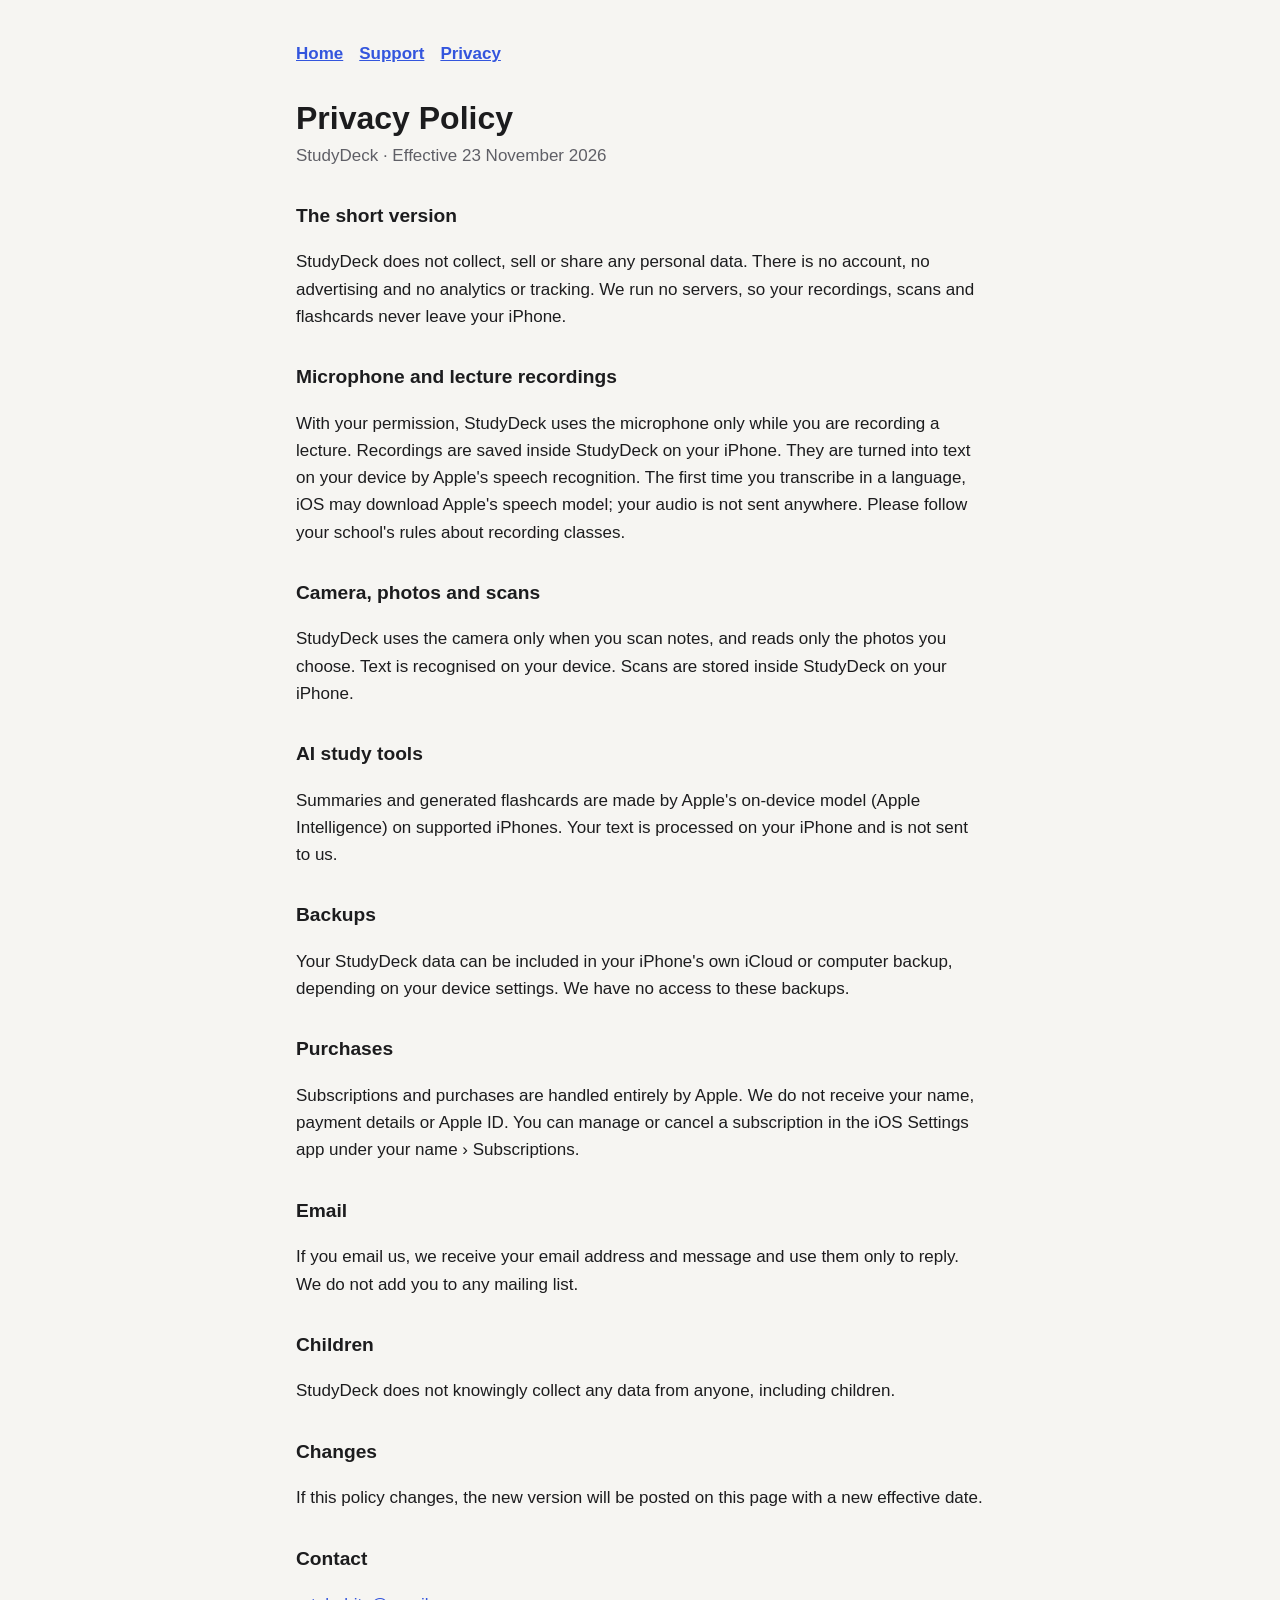
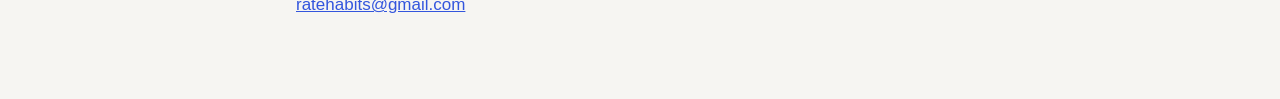
==== privacy.html @ 55aaf78e "StudyDeck website: home, support, privacy Co-Authored-By: Claude Opus 5.5 <noreply@anthropic.com>" ====
<!doctype html><html lang="en"><head><meta charset="utf-8"><meta name="viewport" content="width=device-width,initial-scale=1">
<title>StudyDeck Privacy Policy</title><link rel="stylesheet" href="style.css"></head><body><main>
<nav><a href="./">Home</a><a href="support.html">Support</a><a href="privacy.html">Privacy</a></nav>
<h1>Privacy Policy</h1><p class="sub">StudyDeck · Effective 23 November 2026</p>

<h2>The short version</h2>
<p>StudyDeck does not collect, sell or share any personal data. There is no account, no advertising and no analytics or tracking. We run no servers, so your recordings, scans and flashcards never leave your iPhone.</p>

<h2>Microphone and lecture recordings</h2>
<p>With your permission, StudyDeck uses the microphone only while you are recording a lecture. Recordings are saved inside StudyDeck on your iPhone. They are turned into text on your device by Apple's speech recognition. The first time you transcribe in a language, iOS may download Apple's speech model; your audio is not sent anywhere. Please follow your school's rules about recording classes.</p>

<h2>Camera, photos and scans</h2>
<p>StudyDeck uses the camera only when you scan notes, and reads only the photos you choose. Text is recognised on your device. Scans are stored inside StudyDeck on your iPhone.</p>

<h2>AI study tools</h2>
<p>Summaries and generated flashcards are made by Apple's on-device model (Apple Intelligence) on supported iPhones. Your text is processed on your iPhone and is not sent to us.</p>

<h2>Backups</h2>
<p>Your StudyDeck data can be included in your iPhone's own iCloud or computer backup, depending on your device settings. We have no access to these backups.</p>

<h2>Purchases</h2>
<p>Subscriptions and purchases are handled entirely by Apple. We do not receive your name, payment details or Apple ID. You can manage or cancel a subscription in the iOS Settings app under your name › Subscriptions.</p>

<h2>Email</h2>
<p>If you email us, we receive your email address and message and use them only to reply. We do not add you to any mailing list.</p>

<h2>Children</h2>
<p>StudyDeck does not knowingly collect any data from anyone, including children.</p>

<h2>Changes</h2>
<p>If this policy changes, the new version will be posted on this page with a new effective date.</p>

<h2>Contact</h2>
<p><a href="mailto:ratehabits@gmail.com">ratehabits@gmail.com</a></p>
</main></body></html>
---- style.css ----
:root{--bg:#f6f5f2;--card:#fff;--ink:#1c1c1e;--muted:#5f5f66;--accent:#3355dd;--line:#e4e2dc}
@media (prefers-color-scheme:dark){:root{--bg:#121214;--card:#1c1c1f;--ink:#f2f2f4;--muted:#a5a5ad;--accent:#7f9bff;--line:#2c2c30}}
*{box-sizing:border-box}body{margin:0;background:var(--bg);color:var(--ink);font:17px/1.6 -apple-system,BlinkMacSystemFont,"Segoe UI",Roboto,sans-serif}
main{max-width:720px;margin:0 auto;padding:40px 16px 64px}
h1{font-size:2rem;line-height:1.2;margin:0 0 4px}h2{font-size:1.2rem;margin:32px 0 8px}
.sub{color:var(--muted);margin:0 0 24px}a{color:var(--accent)}
.card{background:var(--card);border:1px solid var(--line);border-radius:16px;padding:4px 20px 16px;margin-top:16px}
nav{display:flex;gap:16px;margin-bottom:32px;font-weight:600}footer{margin-top:48px;color:var(--muted);font-size:.9rem}
ul{padding-left:20px}
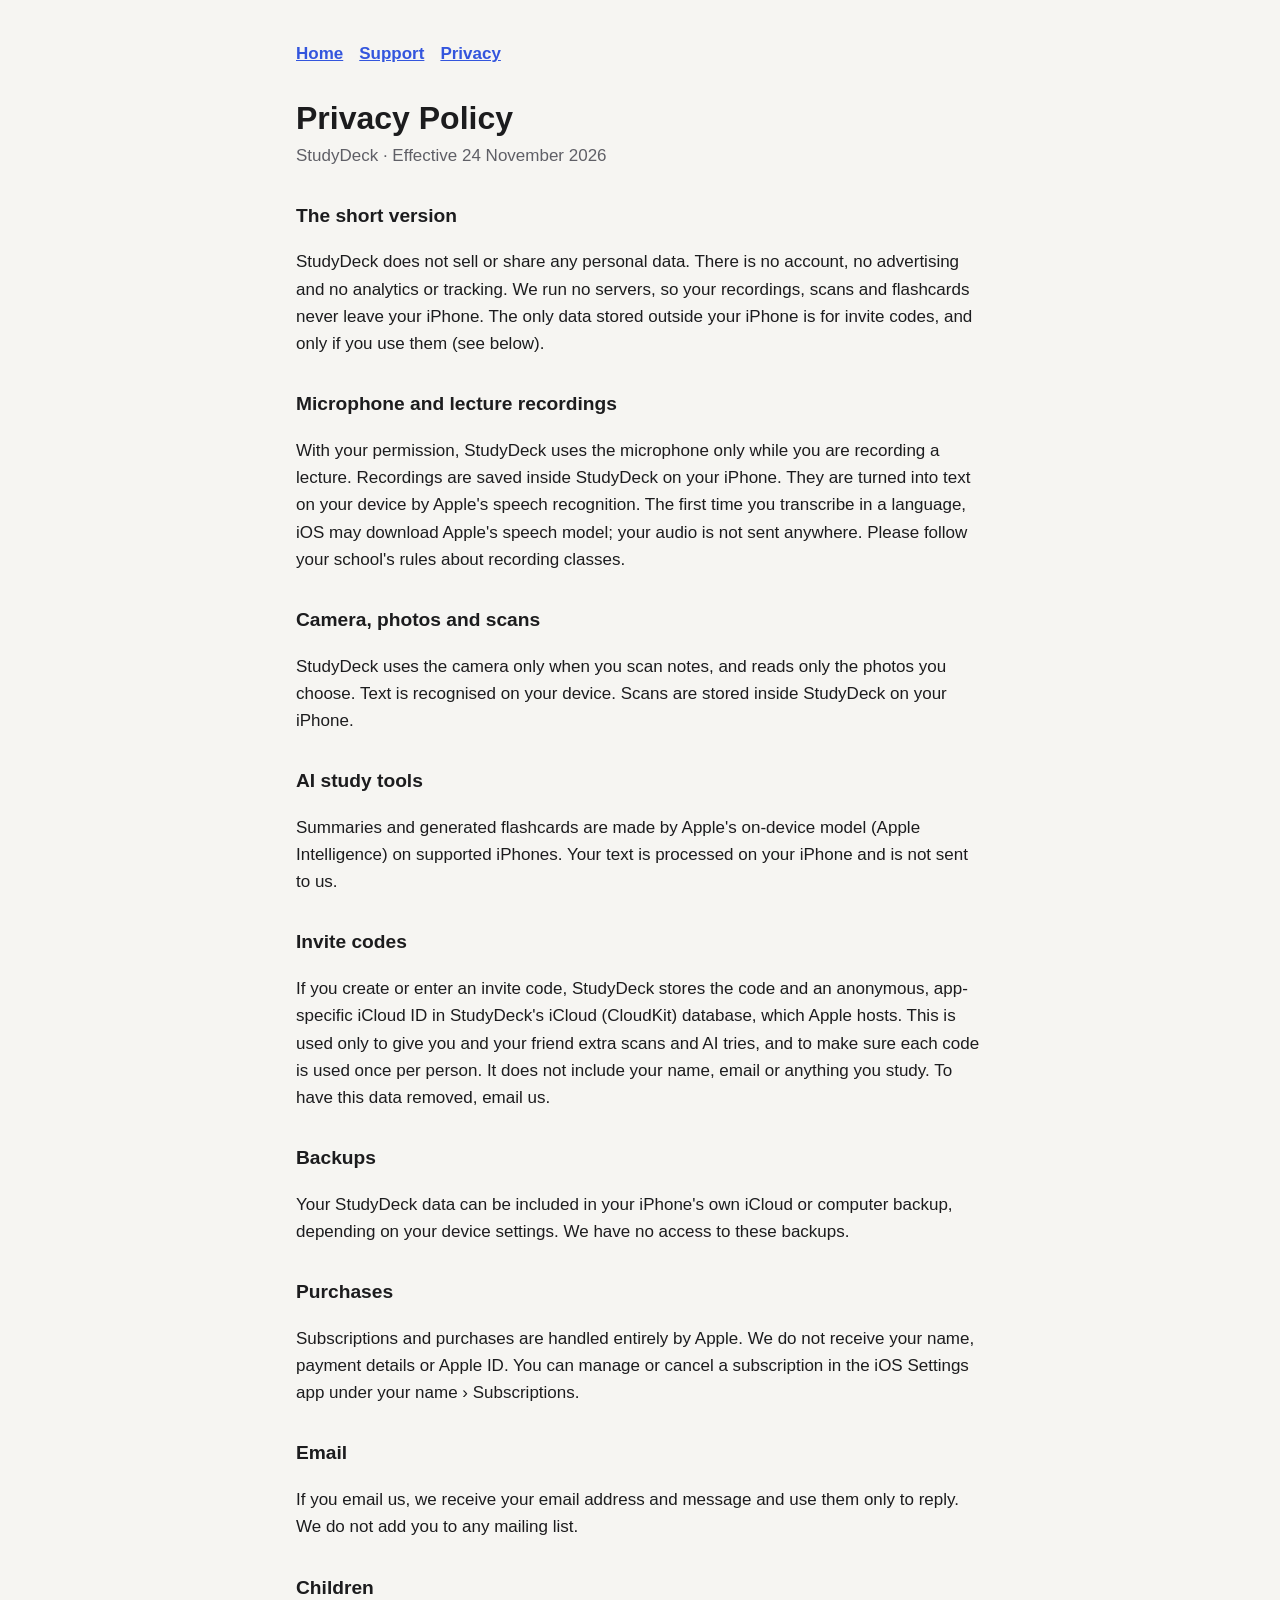
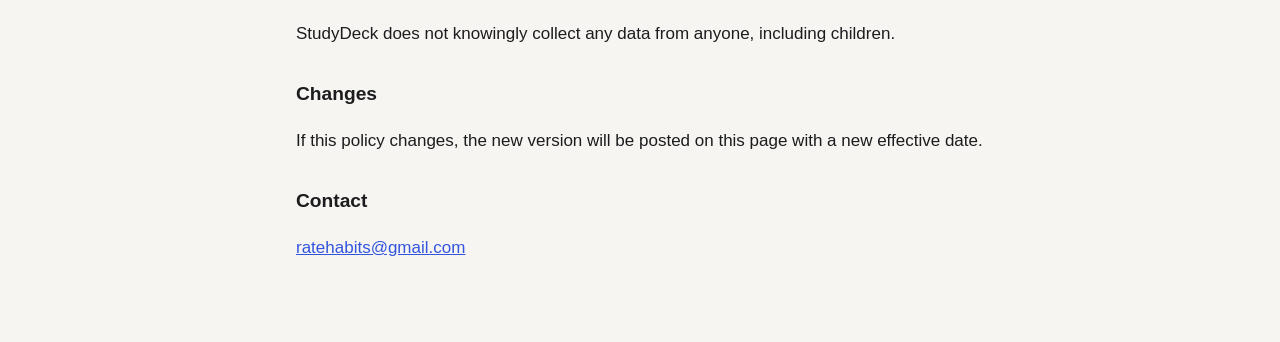
==== commit 2a3208d7: "Invite codes: privacy and support Co-Authored-By: Claude Opus 5.5 <noreply@anthropic.com>" ====
--- a/privacy.html
+++ b/privacy.html
@@ -1,10 +1,10 @@
 <!doctype html><html lang="en"><head><meta charset="utf-8"><meta name="viewport" content="width=device-width,initial-scale=1">
 <title>StudyDeck Privacy Policy</title><link rel="stylesheet" href="style.css"></head><body><main>
 <nav><a href="./">Home</a><a href="support.html">Support</a><a href="privacy.html">Privacy</a></nav>
-<h1>Privacy Policy</h1><p class="sub">StudyDeck · Effective 23 November 2026</p>
+<h1>Privacy Policy</h1><p class="sub">StudyDeck · Effective 24 November 2026</p>
 
 <h2>The short version</h2>
-<p>StudyDeck does not collect, sell or share any personal data. There is no account, no advertising and no analytics or tracking. We run no servers, so your recordings, scans and flashcards never leave your iPhone.</p>
+<p>StudyDeck does not sell or share any personal data. There is no account, no advertising and no analytics or tracking. We run no servers, so your recordings, scans and flashcards never leave your iPhone. The only data stored outside your iPhone is for invite codes, and only if you use them (see below).</p>
 
 <h2>Microphone and lecture recordings</h2>
 <p>With your permission, StudyDeck uses the microphone only while you are recording a lecture. Recordings are saved inside StudyDeck on your iPhone. They are turned into text on your device by Apple's speech recognition. The first time you transcribe in a language, iOS may download Apple's speech model; your audio is not sent anywhere. Please follow your school's rules about recording classes.</p>
@@ -14,6 +14,9 @@
 
 <h2>AI study tools</h2>
 <p>Summaries and generated flashcards are made by Apple's on-device model (Apple Intelligence) on supported iPhones. Your text is processed on your iPhone and is not sent to us.</p>
+
+<h2>Invite codes</h2>
+<p>If you create or enter an invite code, StudyDeck stores the code and an anonymous, app-specific iCloud ID in StudyDeck's iCloud (CloudKit) database, which Apple hosts. This is used only to give you and your friend extra scans and AI tries, and to make sure each code is used once per person. It does not include your name, email or anything you study. To have this data removed, email us.</p>
 
 <h2>Backups</h2>
 <p>Your StudyDeck data can be included in your iPhone's own iCloud or computer backup, depending on your device settings. We have no access to these backups.</p>
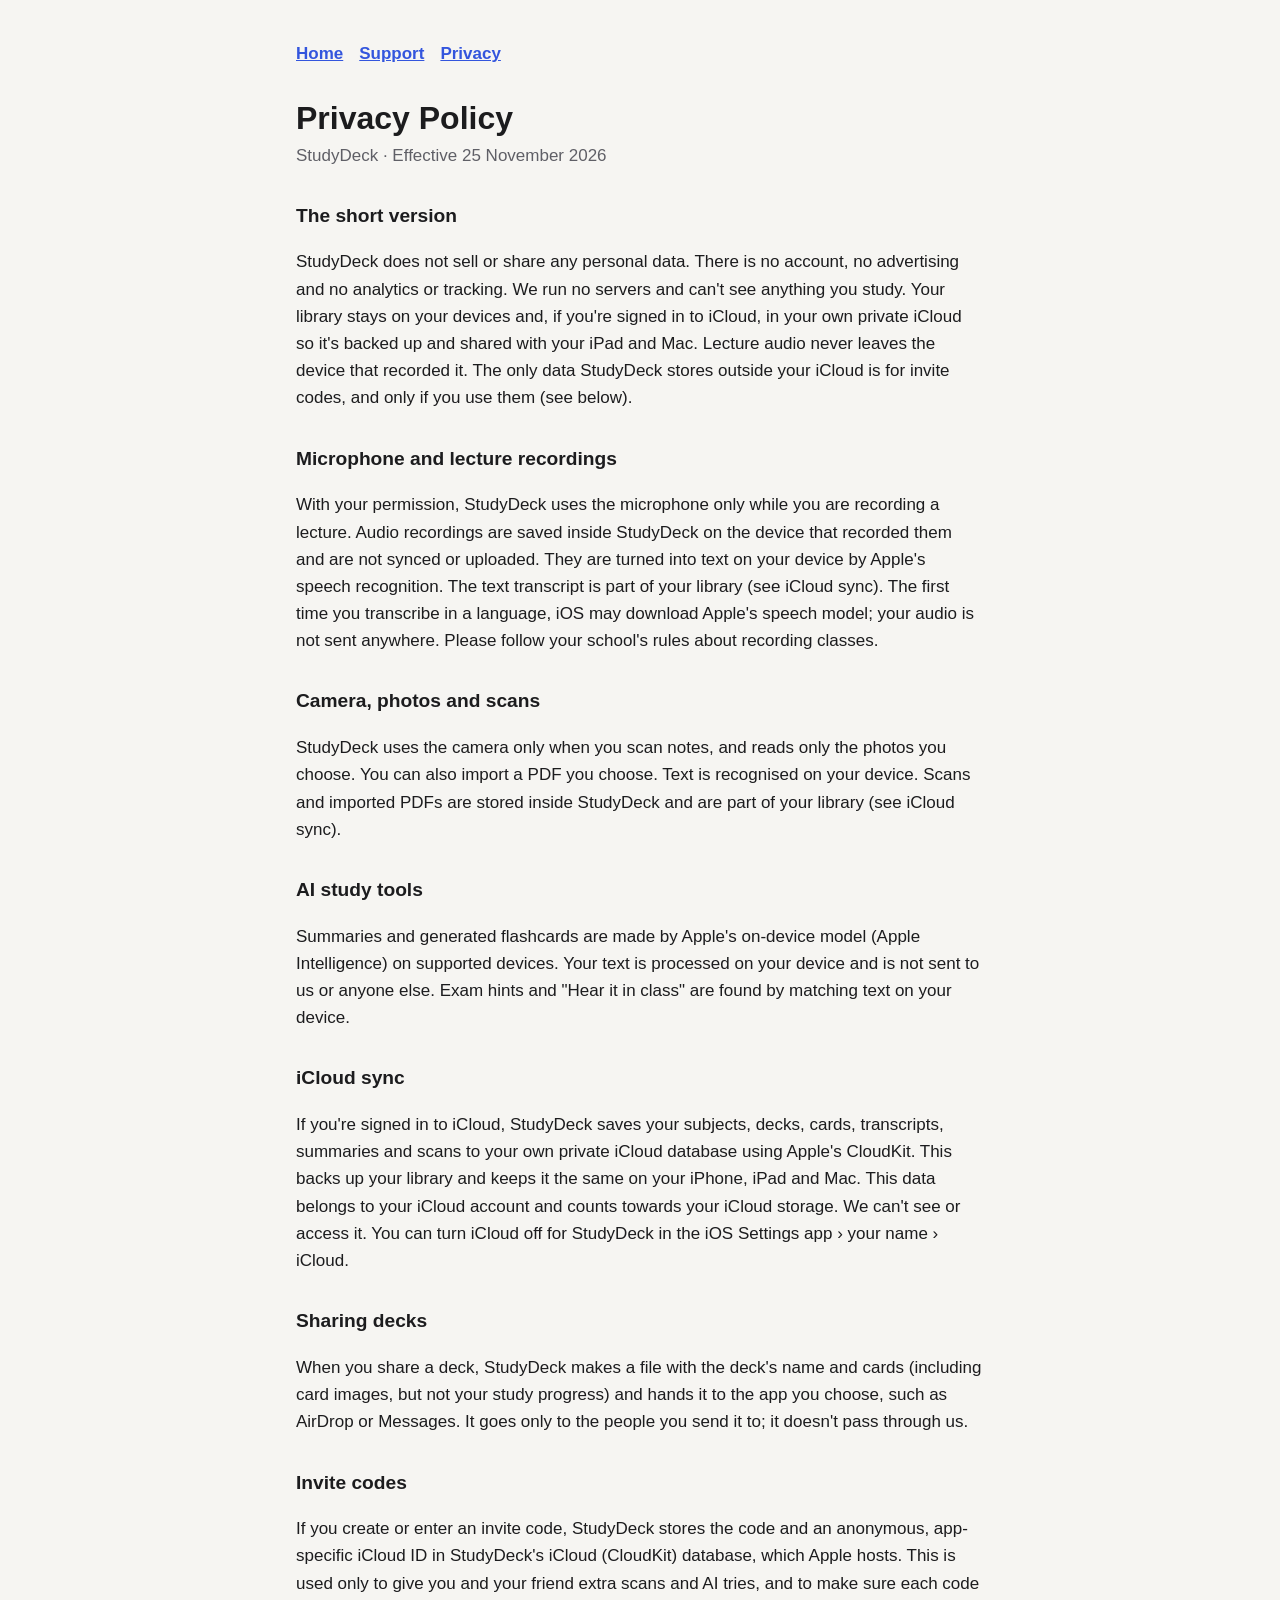
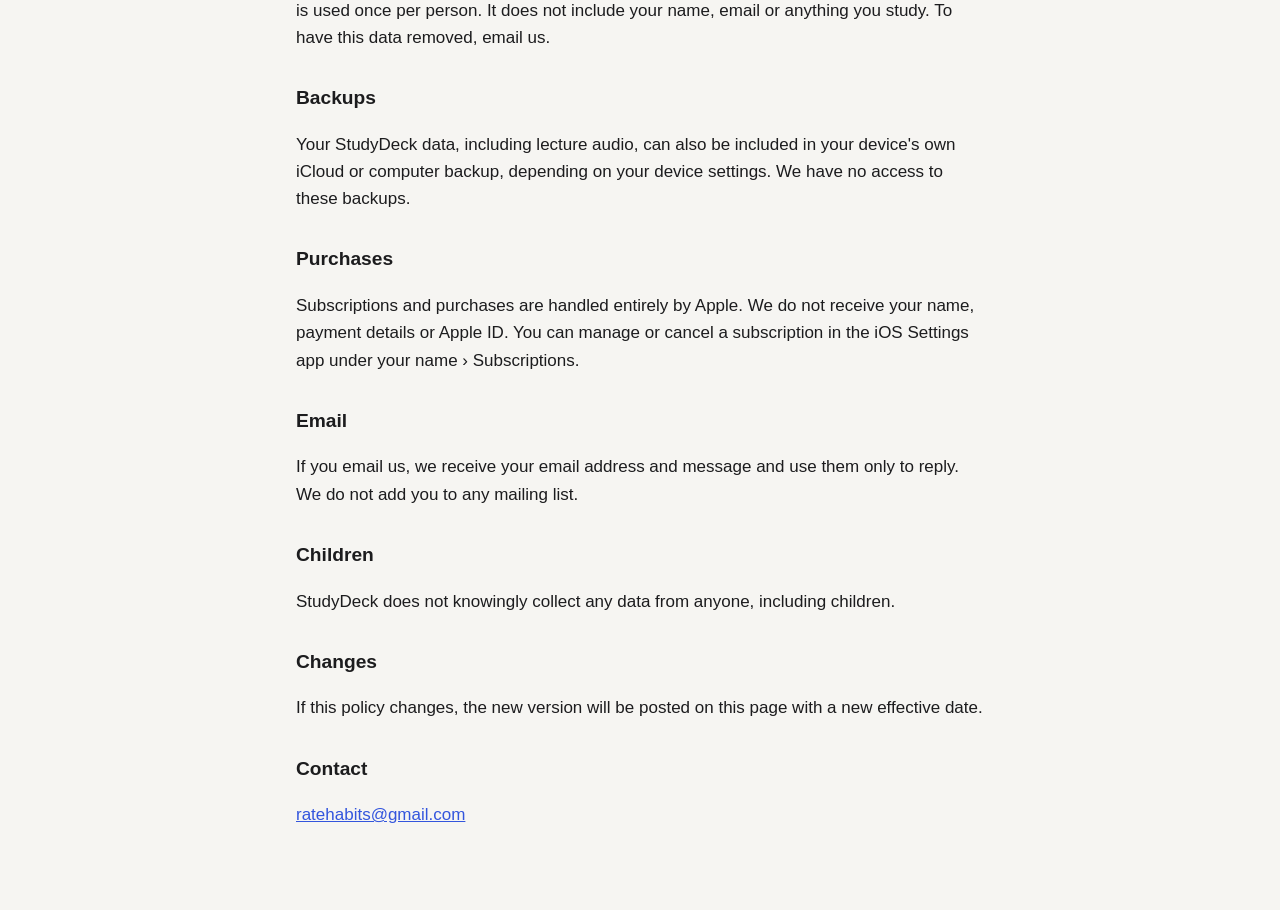
==== commit da7265e1: "Privacy, support and home pages for 1.1: iCloud sync, iPad/Mac, sharing, PDF import, exam hints Co-A" ====
--- a/privacy.html
+++ b/privacy.html
@@ -1,25 +1,31 @@
 <!doctype html><html lang="en"><head><meta charset="utf-8"><meta name="viewport" content="width=device-width,initial-scale=1">
 <title>StudyDeck Privacy Policy</title><link rel="stylesheet" href="style.css"></head><body><main>
 <nav><a href="./">Home</a><a href="support.html">Support</a><a href="privacy.html">Privacy</a></nav>
-<h1>Privacy Policy</h1><p class="sub">StudyDeck · Effective 24 November 2026</p>
+<h1>Privacy Policy</h1><p class="sub">StudyDeck · Effective 25 November 2026</p>
 
 <h2>The short version</h2>
-<p>StudyDeck does not sell or share any personal data. There is no account, no advertising and no analytics or tracking. We run no servers, so your recordings, scans and flashcards never leave your iPhone. The only data stored outside your iPhone is for invite codes, and only if you use them (see below).</p>
+<p>StudyDeck does not sell or share any personal data. There is no account, no advertising and no analytics or tracking. We run no servers and can't see anything you study. Your library stays on your devices and, if you're signed in to iCloud, in your own private iCloud so it's backed up and shared with your iPad and Mac. Lecture audio never leaves the device that recorded it. The only data StudyDeck stores outside your iCloud is for invite codes, and only if you use them (see below).</p>
 
 <h2>Microphone and lecture recordings</h2>
-<p>With your permission, StudyDeck uses the microphone only while you are recording a lecture. Recordings are saved inside StudyDeck on your iPhone. They are turned into text on your device by Apple's speech recognition. The first time you transcribe in a language, iOS may download Apple's speech model; your audio is not sent anywhere. Please follow your school's rules about recording classes.</p>
+<p>With your permission, StudyDeck uses the microphone only while you are recording a lecture. Audio recordings are saved inside StudyDeck on the device that recorded them and are not synced or uploaded. They are turned into text on your device by Apple's speech recognition. The text transcript is part of your library (see iCloud sync). The first time you transcribe in a language, iOS may download Apple's speech model; your audio is not sent anywhere. Please follow your school's rules about recording classes.</p>
 
 <h2>Camera, photos and scans</h2>
-<p>StudyDeck uses the camera only when you scan notes, and reads only the photos you choose. Text is recognised on your device. Scans are stored inside StudyDeck on your iPhone.</p>
+<p>StudyDeck uses the camera only when you scan notes, and reads only the photos you choose. You can also import a PDF you choose. Text is recognised on your device. Scans and imported PDFs are stored inside StudyDeck and are part of your library (see iCloud sync).</p>
 
 <h2>AI study tools</h2>
-<p>Summaries and generated flashcards are made by Apple's on-device model (Apple Intelligence) on supported iPhones. Your text is processed on your iPhone and is not sent to us.</p>
+<p>Summaries and generated flashcards are made by Apple's on-device model (Apple Intelligence) on supported devices. Your text is processed on your device and is not sent to us or anyone else. Exam hints and "Hear it in class" are found by matching text on your device.</p>
+
+<h2>iCloud sync</h2>
+<p>If you're signed in to iCloud, StudyDeck saves your subjects, decks, cards, transcripts, summaries and scans to your own private iCloud database using Apple's CloudKit. This backs up your library and keeps it the same on your iPhone, iPad and Mac. This data belongs to your iCloud account and counts towards your iCloud storage. We can't see or access it. You can turn iCloud off for StudyDeck in the iOS Settings app › your name › iCloud.</p>
+
+<h2>Sharing decks</h2>
+<p>When you share a deck, StudyDeck makes a file with the deck's name and cards (including card images, but not your study progress) and hands it to the app you choose, such as AirDrop or Messages. It goes only to the people you send it to; it doesn't pass through us.</p>
 
 <h2>Invite codes</h2>
 <p>If you create or enter an invite code, StudyDeck stores the code and an anonymous, app-specific iCloud ID in StudyDeck's iCloud (CloudKit) database, which Apple hosts. This is used only to give you and your friend extra scans and AI tries, and to make sure each code is used once per person. It does not include your name, email or anything you study. To have this data removed, email us.</p>
 
 <h2>Backups</h2>
-<p>Your StudyDeck data can be included in your iPhone's own iCloud or computer backup, depending on your device settings. We have no access to these backups.</p>
+<p>Your StudyDeck data, including lecture audio, can also be included in your device's own iCloud or computer backup, depending on your device settings. We have no access to these backups.</p>
 
 <h2>Purchases</h2>
 <p>Subscriptions and purchases are handled entirely by Apple. We do not receive your name, payment details or Apple ID. You can manage or cancel a subscription in the iOS Settings app under your name › Subscriptions.</p>
